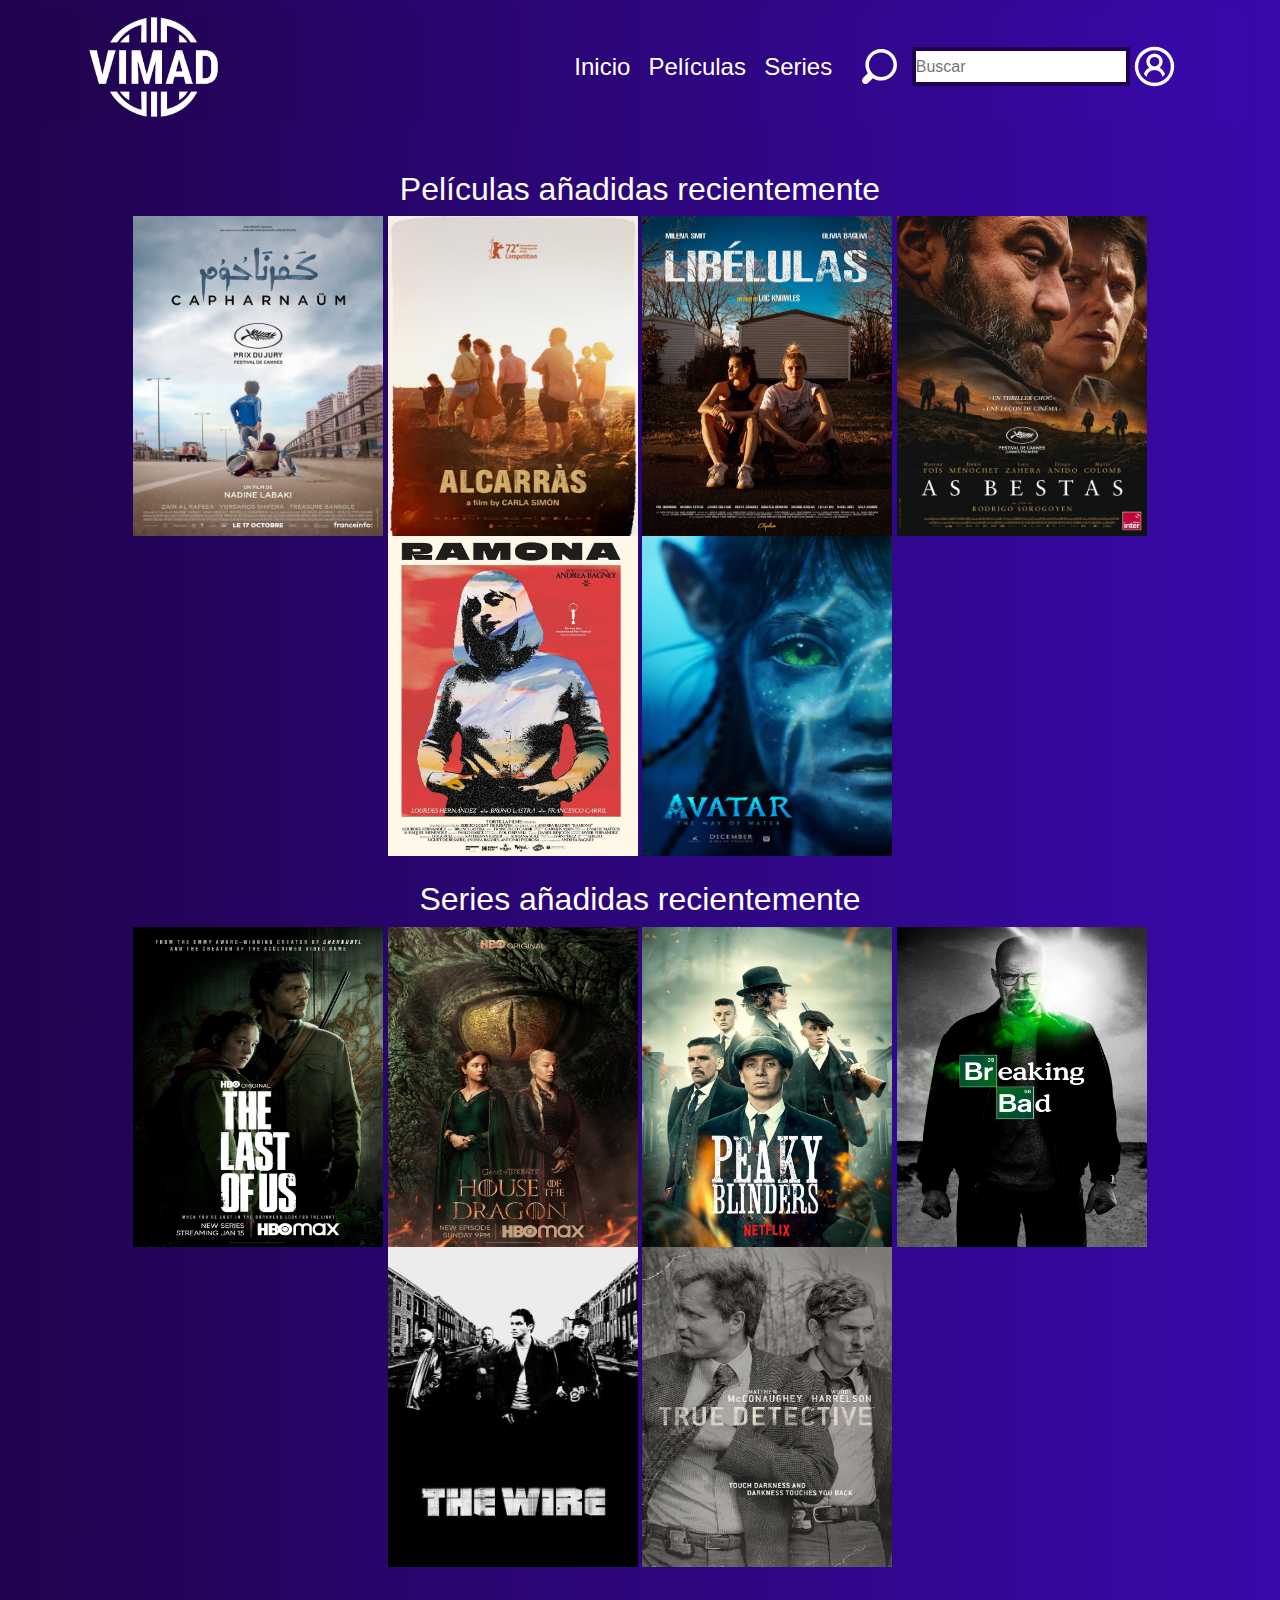
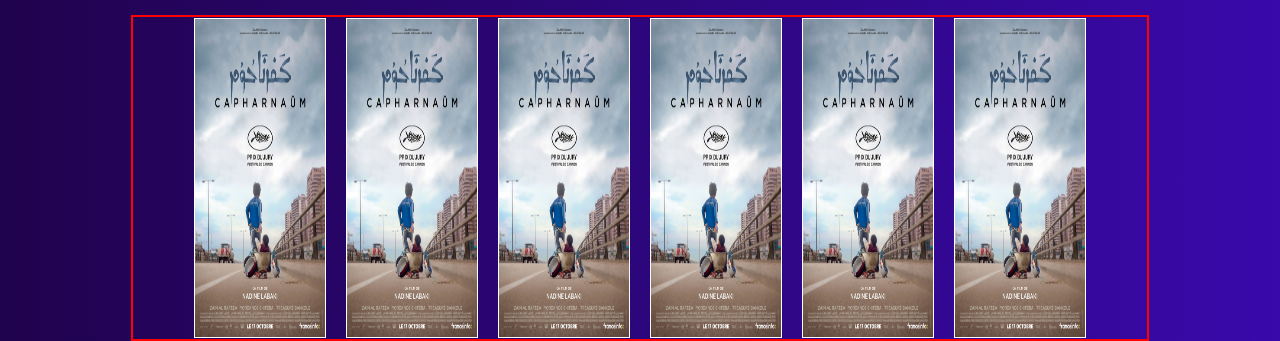
==== index.html @ a48db16d "fichaSerie" ====
<!DOCTYPE html>
<html lang="es">

<head>
    <meta charset="UTF-8">
    <meta http-equiv="X-UA-Compatible" content="IE=edge">
    <meta name="viewport" content="width=device-width, initial-scale=1.0">
    <link rel="stylesheet" href="css/bootstrap.min.css">
    <link rel="stylesheet" href="css/proyecto.css">


    <title>Document</title>
</head>

<body>
    <!--MENÚ/NAVEGADOR-->
    <div class="container-fluid   text-white">
        <div class="row" id="nav">

            <div class="col">
                <img src="png/logo-no-background.png" alt="" height="100px">
            </div>

            <div class="col" id="listas">
                <a href="index.html" class="nav1">Inicio</a>
                <a href="" class="nav1">Películas</a>
                <a href="" class="nav1">Series</a>
            </div>

            <div class="col " id="buscador">
                <img src="img/lupa.svg" alt="" height="35px">
                <input type="text" name="" id="search" placeholder="Buscar">
                <ul class="nav">
                    <li id="userlist"> <img src="img/user.svg" alt="" height="45px" id="user">
                        <ul class="desplegable">
                            <li><a href=""><img src="img/user2.svg" alt="" height="20px" class="pic">Perfil</a></li>
                            <li><a href=""><img src="img/seguridad.svg" alt="" height="20px" class="pic"
                                        id="user">Seguridad</a></li>
                            <li><a href=""><img src="img/settings.svg" alt="" height="20px" class="pic">Ajustes</a></li>
                            <li><a href=""><img src="img/sesion.svg" alt="" height="20px" class="pic">Cerrar sesión</a>
                            </li>
                        </ul>
                    </li>
                </ul>
            </div>
        </div>
    </div>
    <br><br>
    <!--Navegador peliculas-->
    <div class="seccion">
        <h2 class="titulos"> Películas añadidas recientemente</h2>
        <div>
          <a href="ficha1.html">  <img src="img/cafarnaum.jpg" alt="" class="seleccion"></a>
            <img src="img/alcarras.jpg" alt="" class="seleccion">
            <img src="img/libelulas.jpg" alt="" class="seleccion">
            <img src="img/bestas.jpg" alt="" class="seleccion">
            <img src="img/ramona.jpg" alt="" class="seleccion">
            <img src="img/avatar.jpg" alt="" class="seleccion">
        </div>
        <div></div>
        <div></div>
        <br>

    </div>
    <div class="seccion">
        <h2 class="titulos"> Series añadidas recientemente</h2>
        <div>
            <img src="img/last.jpg" alt="" class="seleccion">
            <img src="img/dragon.jpg" alt="" class="seleccion">
            <img src="img/blinders.jpg" alt="" class="seleccion">
            <img src="img/breaking.jpg" alt="" class="seleccion">
            <img src="img/wire.jpg" alt="" class="seleccion">
            <img src="img/detective.jpg" alt="" class="seleccion">
        </div>
        <div></div>
        <div></div>

    </div>
    <br><br>
    <div class="carro">
        <div class="main-scroll-div">
            <div></div>
            <div class="cover">
                <div class="scroll-images">
                    <div class="child"><img src="img/cafarnaum.jpg" alt="" class="child-img"></div>
                    <div class="child"><img src="img/cafarnaum.jpg" alt="" class="child-img"></div>
                    <div class="child"><img src="img/cafarnaum.jpg" alt="" class="child-img"></div>
                    <div class="child"><img src="img/cafarnaum.jpg" alt="" class="child-img"></div>
                    <div class="child"><img src="img/cafarnaum.jpg" alt="" class="child-img"></div>
                    <div class="child"><img src="img/cafarnaum.jpg" alt="" class="child-img"></div>
                    
                </div>
            </div>
            <div></div>
        </div>
    </div>

</body>

</html>
---- css/proyecto.css ----
*{
    margin: 0;
    padding: 0;
}
body {
    background: linear-gradient(to right, #20034e   ,#3909aa );
    margin-left: 3%;
    margin-right: 3%;
}

#nav {
    margin-top: 1%;
    display: flex;
    margin-left: 5px;
    
    /*justify-items: center;*/
}

div.container-fluid div{
    height: 110px;
    display: flex;
    align-items: center;

}
.container-fluid{
    display: block;
    position: sticky;
    background: linear-gradient(to right, #20034e   ,#3909aa );
    position: sticky;
    top: 0px;
}



.col{
    position: relative;
    width: 80%;
    padding-right: 15px;
    padding-left: 15px;
}
#listas{
    justify-content: right;
}

.nav1 {
   font-size: 150%;
    padding-left: 5%;
    color: white;
    text-decoration: none;
}
.nav1:hover{
    color: white;
    text-decoration: none;
}
#buscador{
    /*justify-content: right;*/
}
/*.col {
    border: 1px solid white;
}*/

#search{
    width: 60%;
    height: 35%;
    border: 4px solid #20034e;
    margin-left: 4%;
   
}
#user{
    display: flex;
    justify-content: end;
   
}
#cajalogo{
   
   /* align-content: center;
    justify-content: center;*/
}


ul, ol {
    list-style:none;
}
.nav > li {
    float:none;
}
#userlist{
    margin: 0;
    padding: 0;
    justify-content: center;
    padding-left: 3%;
}
.nav li a {
    
    color:#fff;
    text-decoration:none;
    padding:10px 12px;
    display:flex;
    justify-content: baseline;
    padding-left: 1%;
}
.desplegable{
    text-align: center;
}
.nav li a:hover {
    background-color:#434343;
    font-weight: bold;
}
.nav li ul {
    display:none;
    position:absolute;
    min-width:150px;
}
.nav li:hover > ul {
    display:block;
}
.nav li ul li {
    position:relative;
    display: block;
}

 .nav li ul li ul {
    
    top:0px;
}
.pic{
    padding-right: 12%;
   
}



/*Estilo slide de películas*/
h1{
    color: #20034e;
}
.carousel-inner img {
    align-items: center;
    justify-content: center;
    width: 20%;
    height: 20%;
  }
.pel{
    background-color: white;
    width: 100%;
    height: 100%;
}
#demo{
    height:300px;
}

/*Estilo para el no-slide de peliculas*/
.seccion{
    text-align: center;
    margin: auto;
}
.seleccion{
    height: 320px;
    width: 250px;
    display: inline-block;
}
.seleccion:hover{
    height: 350px;
    width: 279px;
    z-index: 20;
}
.titulos{
    color: #fff;
}
/*Otro estilo para slide*/
.carro{
    display: flex;
    align-items: center;
    justify-content: center;
    height: 100%;
    width: 100%;
    padding-left: 3%;
    padding-right: 3%;

}
.main-scroll-div{
    width: 90%;
    height: 100%;
    display: flex;
    align-items: center;
    justify-content: space-between;
    border: 2px solid red;
}
.cover{
    position:relative;
    width: 90%;
    height: 50%;
}
.cover::before{
    position: absolute;
    content: "";
    left:0;
    top:0;
    z-index: 10;
    height: 100%;
    width: 150px;
}
.cover::after{
    position: absolute;
    content: "";
    right:0;
    top:0;
    z-index: 10;
    height: 100%;
    width: 150px;
}
.scroll-images{
    width: 100%;
    height: auto;
    display: flex;
    justify-content: left;
    align-items: center;
    overflow: auto;
    position: relative;
    scroll-behavior: smooth;
}
.child{
    height: 320px;
    width: 250px;
    margin: 1px 10px;
    cursor: pointer;
    overflow: hidden;
    border: 1px solid white;
}
.scroll-images::-webkit-scrollbar{
-webkit-appearemce:none;
}
.child-img{
    width: 100%;
    height: 100%;
}
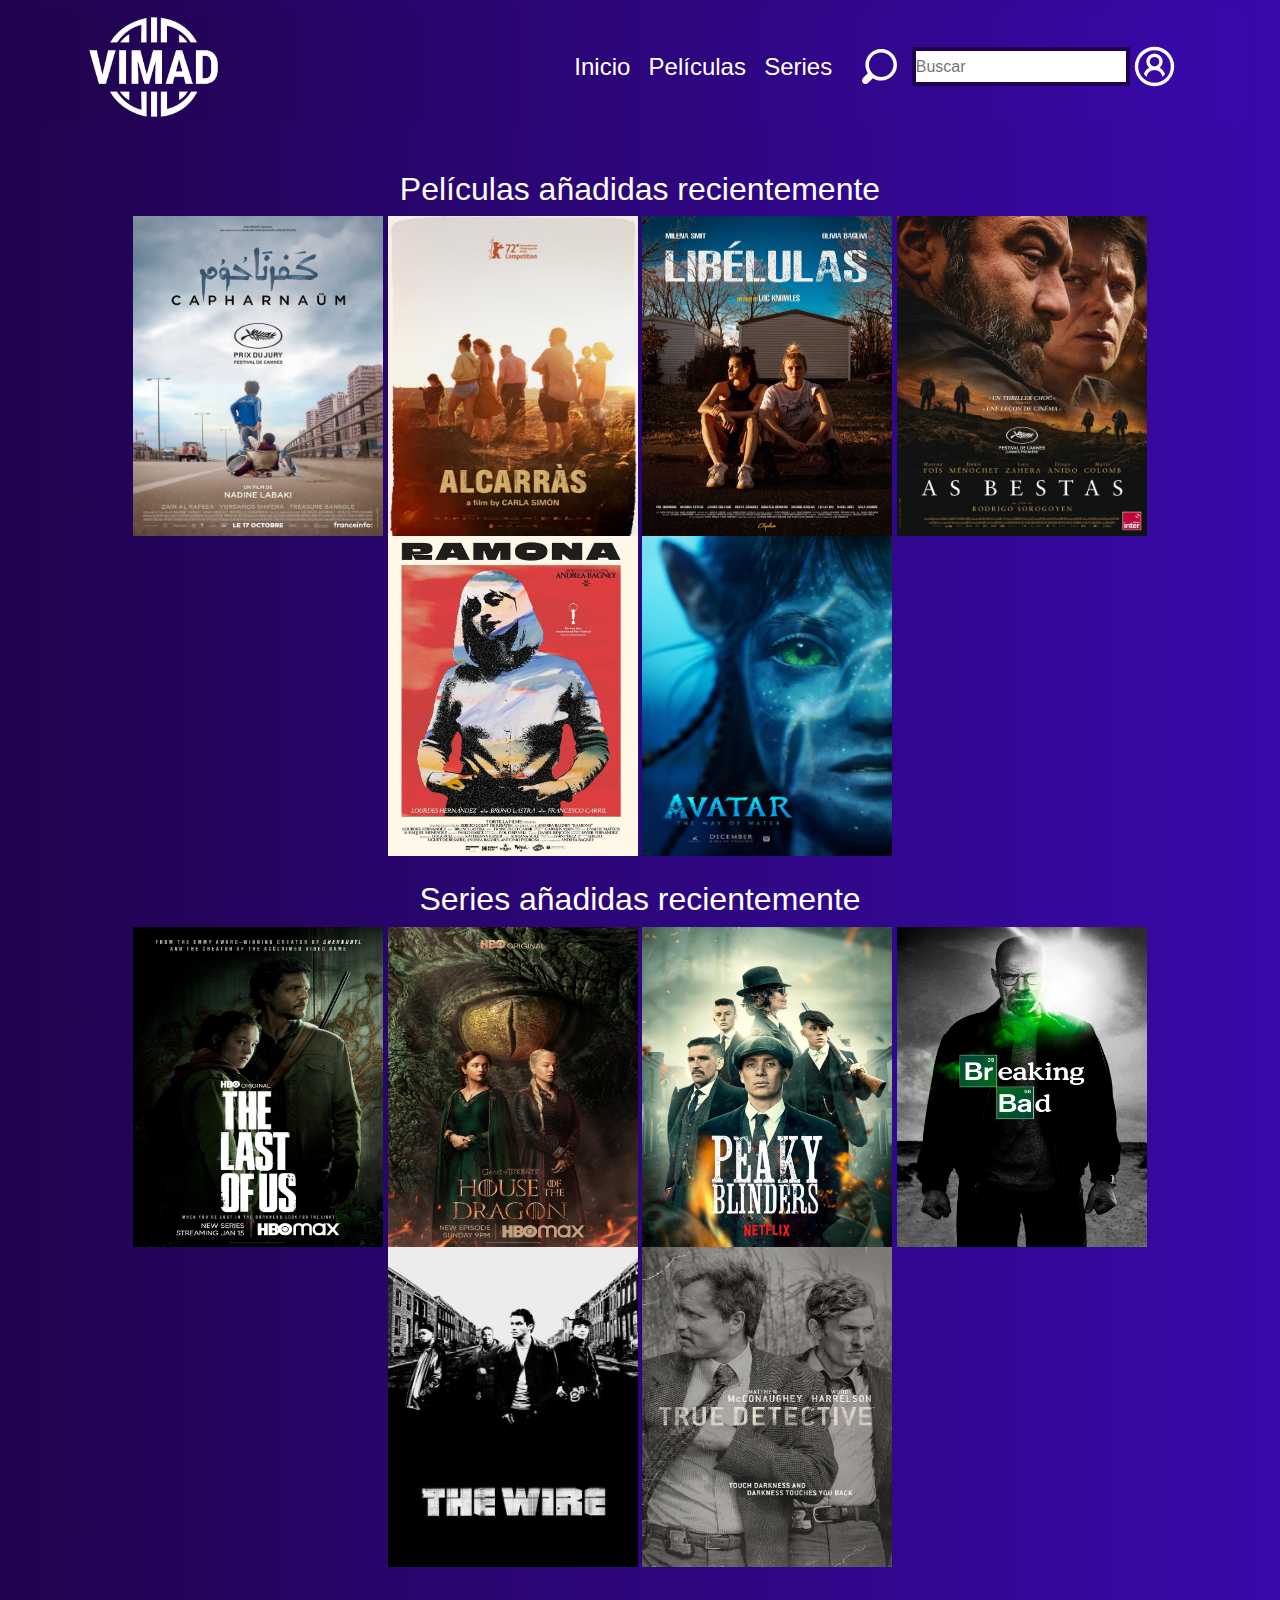
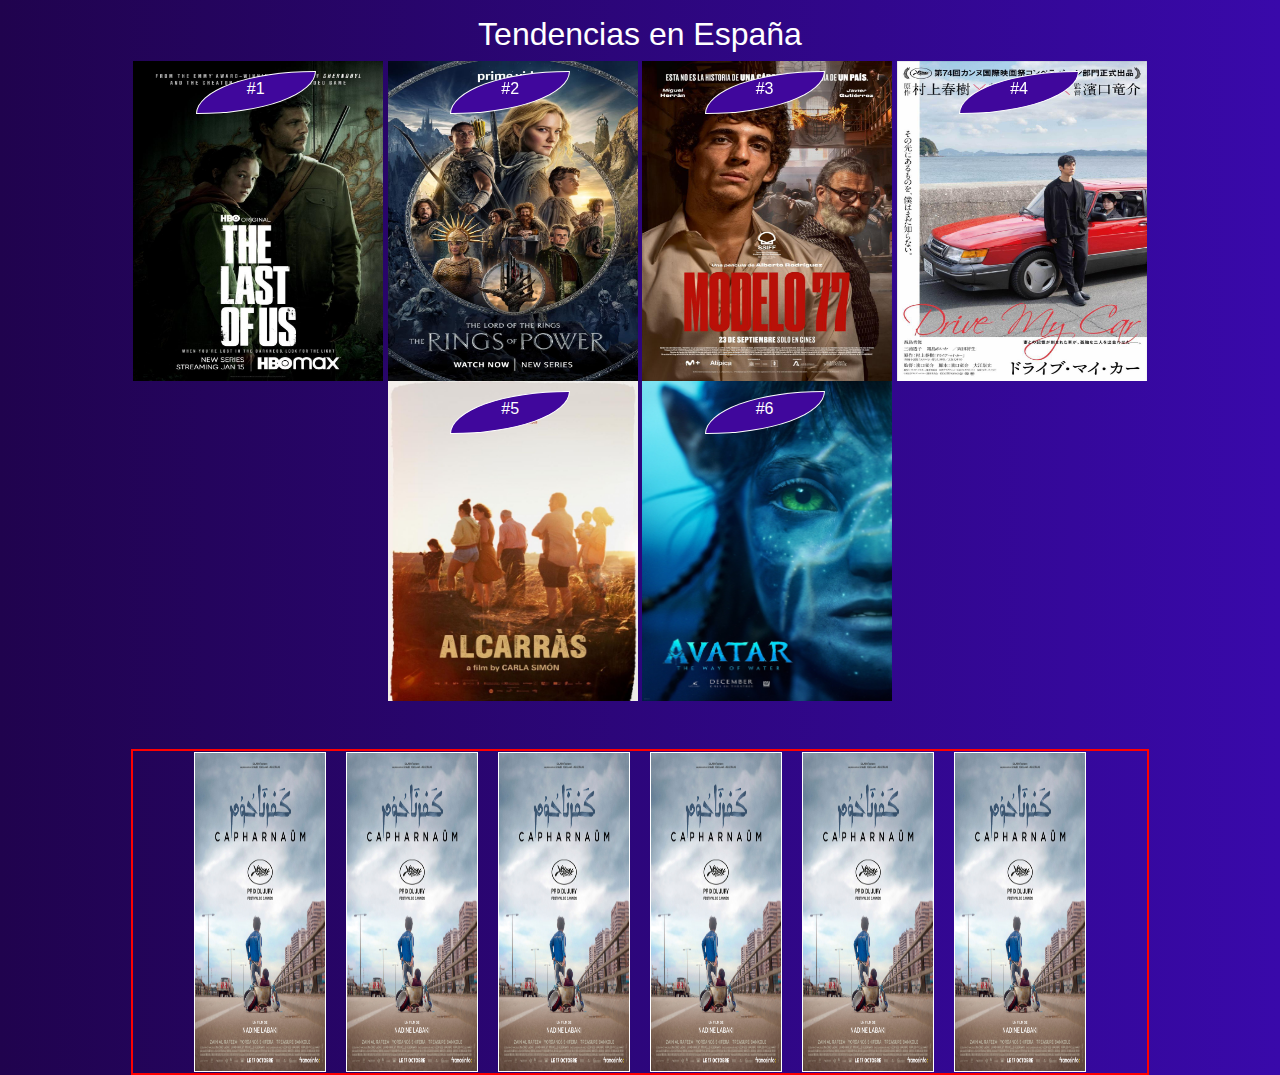
==== commit 9e0d5735: "mirarSlideTendencias" ====
--- a/index.html
+++ b/index.html
@@ -1,100 +1,186 @@
 <!DOCTYPE html>
 <html lang="es">
+  <head>
+    <meta charset="UTF-8" />
+    <meta http-equiv="X-UA-Compatible" content="IE=edge" />
+    <meta name="viewport" content="width=device-width, initial-scale=1.0" />
+    <link rel="stylesheet" href="css/bootstrap.min.css" />
+    <link rel="stylesheet" href="css/proyecto.css" />
 
-<head>
-    <meta charset="UTF-8">
-    <meta http-equiv="X-UA-Compatible" content="IE=edge">
-    <meta name="viewport" content="width=device-width, initial-scale=1.0">
-    <link rel="stylesheet" href="css/bootstrap.min.css">
-    <link rel="stylesheet" href="css/proyecto.css">
+    <title>Document</title>
+  </head>
+
+  <body>
+    <!--MENÚ/NAVEGADOR-->
+    <div class="container-fluid text-white">
+      <div class="row" id="nav">
+        <div class="col">
+          <img src="png/logo-no-background.png" alt="" height="100px" />
+        </div>
+
+        <div class="col" id="listas">
+          <a href="index.html" class="nav1">Inicio</a>
+          <a href="" class="nav1">Películas</a>
+          <a href="" class="nav1">Series</a>
+        </div>
+
+        <div class="col" id="buscador">
+          <img src="img/lupa.svg" alt="" height="35px" />
+          <input type="text" name="" id="search" placeholder="Buscar" />
+          <ul class="nav">
+            <li id="userlist">
+              <img src="img/user.svg" alt="" height="45px" id="user" />
+              <ul class="desplegable">
+                <li>
+                  <a href="perfil.html"
+                    ><img
+                      src="img/user2.svg"
+                      alt=""
+                      height="20px"
+                      class="pic"
+                    />Perfil</a
+                  >
+                </li>
+                <li>
+                  <a href=""
+                    ><img
+                      src="img/seguridad.svg"
+                      alt=""
+                      height="20px"
+                      class="pic"
+                      id="user"
+                    />Seguridad</a
+                  >
+                </li>
+                <li>
+                  <a href=""
+                    ><img
+                      src="img/settings.svg"
+                      alt=""
+                      height="20px"
+                      class="pic"
+                    />Ajustes</a
+                  >
+                </li>
+                <li>
+                  <a href="inicio.html"
+                    ><img
+                      src="img/sesion.svg"
+                      alt=""
+                      height="20px"
+                      class="pic"
+                    />Cerrar sesión</a
+                  >
+                </li>
+              </ul>
+            </li>
+          </ul>
+        </div>
+      </div>
+    </div>
+    <br /><br />
+    <!--Navegador peliculas-->
+    <div class="seccion">
+      <h2 class="titulos">Películas añadidas recientemente</h2>
+      <div>
+        <a href="ficha1.html">
+          <img src="img/cafarnaum.jpg" alt="" class="seleccion"
+        /></a>
+        <img src="img/alcarras.jpg" alt="" class="seleccion" />
+        <img src="img/libelulas.jpg" alt="" class="seleccion" />
+        <img src="img/bestas.jpg" alt="" class="seleccion" />
+        <img src="img/ramona.jpg" alt="" class="seleccion" />
+        <img src="img/avatar.jpg" alt="" class="seleccion" />
+      </div>
+      <div></div>
+      <div></div>
+      <br />
+    </div>
+    <div class="seccion">
+      <h2 class="titulos">Series añadidas recientemente</h2>
+      <div>
+        <img src="img/last.jpg" alt="" class="seleccion" />
+        <img src="img/dragon.jpg" alt="" class="seleccion" />
+        <img src="img/blinders.jpg" alt="" class="seleccion" />
+        <img src="img/breaking.jpg" alt="" class="seleccion" />
+        <img src="img/wire.jpg" alt="" class="seleccion" />
+        <img src="img/detective.jpg" alt="" class="seleccion" />
+      </div>
+      <div></div>
+      <div></div>
+    </div>
+    <br /><br />
 
 
-    <title>Document</title>
-</head>
 
-<body>
-    <!--MENÚ/NAVEGADOR-->
-    <div class="container-fluid   text-white">
-        <div class="row" id="nav">
 
-            <div class="col">
-                <img src="png/logo-no-background.png" alt="" height="100px">
+    <div class="seccion">
+       
+      <h2 class="titulos">Tendencias en España</h2>
+      <div>
+       
+
+        <div class="marco">
+          <img src="img/last.jpg" alt="" class="seleccion" />
+          <p class="top">#1</p>
+        </div>
+
+        <div class="marco">
+          <img src="img/anillo.jpg" alt="" class="seleccion" />
+          <p class="top">#2</p>
+        </div>
+
+        <div class="marco">
+          <img src="img/modelo.jpg" alt="" class="seleccion" />
+          <p class="top">#3</p>
+        </div>
+
+        <div class="marco">
+          <img src="img/drive.jpg" alt="" class="seleccion" />
+          <p class="top">#4</p>
+        </div>
+
+        <div class="marco">
+          <img src="img/alcarras.jpg" alt="" class="seleccion" />
+          <p class="top">#5</p>
+        </div>
+        <div class="marco">
+          <img src="img/avatar.jpg" alt="" class="seleccion" />
+          <p class="top">#6</p>
+        </div>
+      </div>
+      <div></div>
+      <div></div>
+    </div>
+    <br /><br />
+
+    <div class="carro">
+      <div class="main-scroll-div">
+        <div></div>
+        <div class="cover">
+          <div class="scroll-images">
+            <div class="child">
+              <img src="img/cafarnaum.jpg" alt="" class="child-img" />
             </div>
-
-            <div class="col" id="listas">
-                <a href="index.html" class="nav1">Inicio</a>
-                <a href="" class="nav1">Películas</a>
-                <a href="" class="nav1">Series</a>
+            <div class="child">
+              <img src="img/cafarnaum.jpg" alt="" class="child-img" />
             </div>
-
-            <div class="col " id="buscador">
-                <img src="img/lupa.svg" alt="" height="35px">
-                <input type="text" name="" id="search" placeholder="Buscar">
-                <ul class="nav">
-                    <li id="userlist"> <img src="img/user.svg" alt="" height="45px" id="user">
-                        <ul class="desplegable">
-                            <li><a href=""><img src="img/user2.svg" alt="" height="20px" class="pic">Perfil</a></li>
-                            <li><a href=""><img src="img/seguridad.svg" alt="" height="20px" class="pic"
-                                        id="user">Seguridad</a></li>
-                            <li><a href=""><img src="img/settings.svg" alt="" height="20px" class="pic">Ajustes</a></li>
-                            <li><a href=""><img src="img/sesion.svg" alt="" height="20px" class="pic">Cerrar sesión</a>
-                            </li>
-                        </ul>
-                    </li>
-                </ul>
+            <div class="child">
+              <img src="img/cafarnaum.jpg" alt="" class="child-img" />
             </div>
-        </div>
-    </div>
-    <br><br>
-    <!--Navegador peliculas-->
-    <div class="seccion">
-        <h2 class="titulos"> Películas añadidas recientemente</h2>
-        <div>
-          <a href="ficha1.html">  <img src="img/cafarnaum.jpg" alt="" class="seleccion"></a>
-            <img src="img/alcarras.jpg" alt="" class="seleccion">
-            <img src="img/libelulas.jpg" alt="" class="seleccion">
-            <img src="img/bestas.jpg" alt="" class="seleccion">
-            <img src="img/ramona.jpg" alt="" class="seleccion">
-            <img src="img/avatar.jpg" alt="" class="seleccion">
+            <div class="child">
+              <img src="img/cafarnaum.jpg" alt="" class="child-img" />
+            </div>
+            <div class="child">
+              <img src="img/cafarnaum.jpg" alt="" class="child-img" />
+            </div>
+            <div class="child">
+              <img src="img/cafarnaum.jpg" alt="" class="child-img" />
+            </div>
+          </div>
         </div>
         <div></div>
-        <div></div>
-        <br>
-
+      </div>
     </div>
-    <div class="seccion">
-        <h2 class="titulos"> Series añadidas recientemente</h2>
-        <div>
-            <img src="img/last.jpg" alt="" class="seleccion">
-            <img src="img/dragon.jpg" alt="" class="seleccion">
-            <img src="img/blinders.jpg" alt="" class="seleccion">
-            <img src="img/breaking.jpg" alt="" class="seleccion">
-            <img src="img/wire.jpg" alt="" class="seleccion">
-            <img src="img/detective.jpg" alt="" class="seleccion">
-        </div>
-        <div></div>
-        <div></div>
-
-    </div>
-    <br><br>
-    <div class="carro">
-        <div class="main-scroll-div">
-            <div></div>
-            <div class="cover">
-                <div class="scroll-images">
-                    <div class="child"><img src="img/cafarnaum.jpg" alt="" class="child-img"></div>
-                    <div class="child"><img src="img/cafarnaum.jpg" alt="" class="child-img"></div>
-                    <div class="child"><img src="img/cafarnaum.jpg" alt="" class="child-img"></div>
-                    <div class="child"><img src="img/cafarnaum.jpg" alt="" class="child-img"></div>
-                    <div class="child"><img src="img/cafarnaum.jpg" alt="" class="child-img"></div>
-                    <div class="child"><img src="img/cafarnaum.jpg" alt="" class="child-img"></div>
-                    
-                </div>
-            </div>
-            <div></div>
-        </div>
-    </div>
-
-</body>
-
-</html>+  </body>
+</html>
--- a/css/proyecto.css
+++ b/css/proyecto.css
@@ -1,6 +1,7 @@
 *{
     margin: 0;
     padding: 0;
+    outline: none;
 }
 body {
     background: linear-gradient(to right, #20034e   ,#3909aa );
@@ -158,12 +159,17 @@
     height: 320px;
     width: 250px;
     display: inline-block;
+    transition: all 0.5s;
 }
 .seleccion:hover{
     height: 350px;
     width: 279px;
-    z-index: 20;
-}
+    z-index: 200;
+    transition: all 0.5s;
+   
+    
+}
+
 .titulos{
     color: #fff;
 }
@@ -233,4 +239,26 @@
 .child-img{
     width: 100%;
     height: 100%;
-}+}
+
+.marco{
+    position: relative;
+    display: inline-block;
+    z-index: 0;
+}
+
+    .top {
+        background-color: #40079c;;
+        color: white;
+        z-index: 100;
+        position: absolute;
+        top: 10px;
+        left:25%;
+        padding-left: 20%;
+        padding-right: 20%;
+        padding-top: 2%;
+        padding-bottom: 5%;
+        border:1px solid white;
+        border-top-left-radius: 100%;
+        border-bottom-right-radius: 100%;
+      }
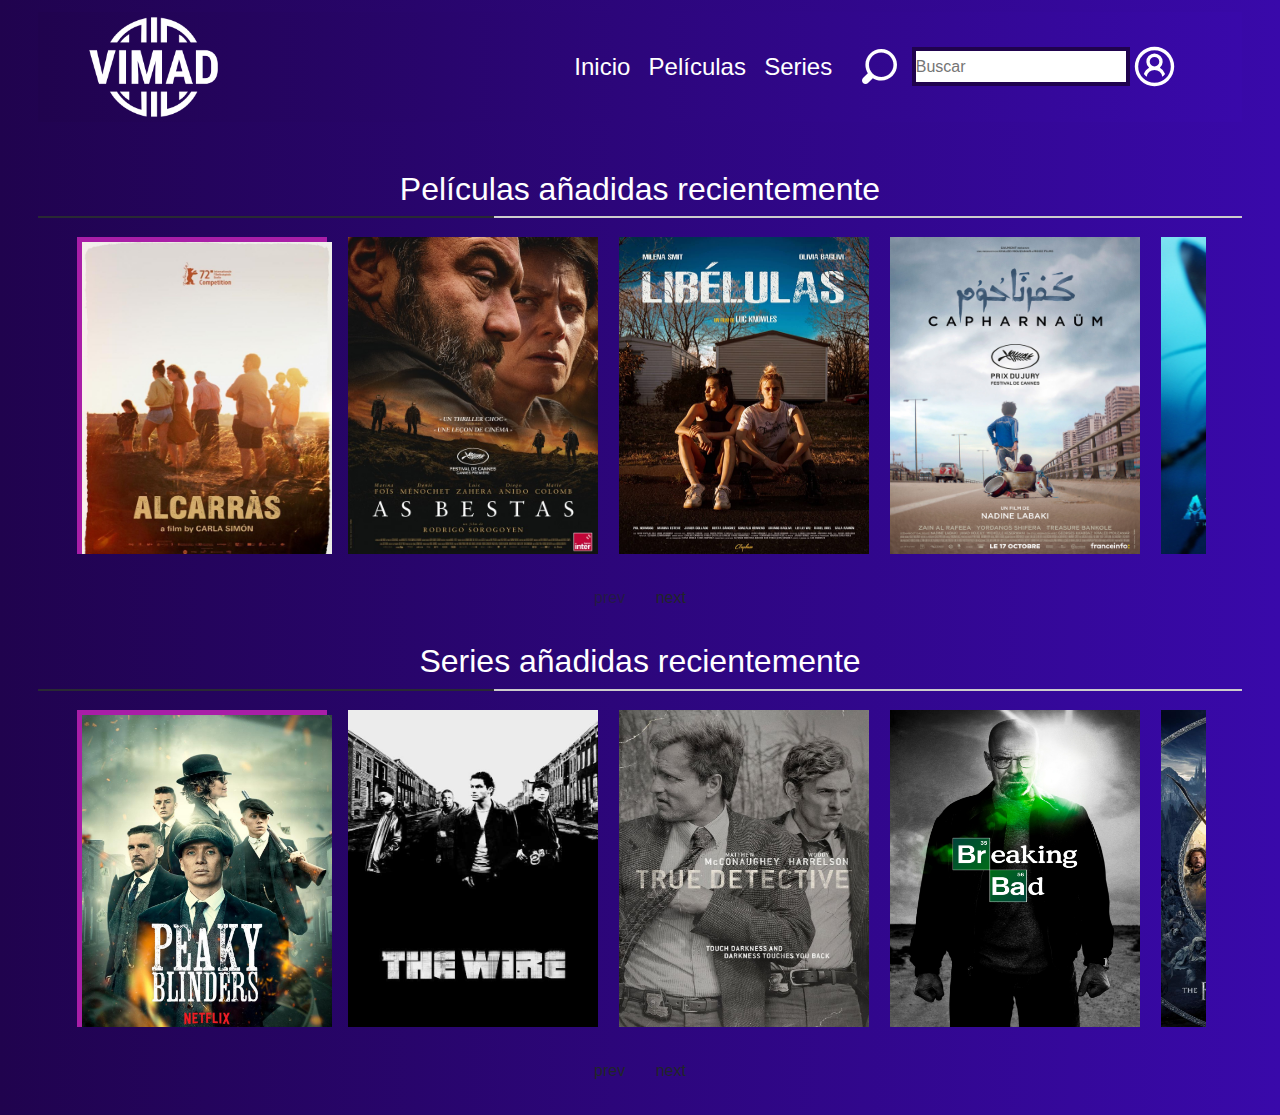
==== commit c17680c5: "carruselDefinitivo" ====
--- a/index.html
+++ b/index.html
@@ -6,6 +6,7 @@
     <meta name="viewport" content="width=device-width, initial-scale=1.0" />
     <link rel="stylesheet" href="css/bootstrap.min.css" />
     <link rel="stylesheet" href="css/proyecto.css" />
+    <link rel="stylesheet" href="css/slyder.css">
 
     <title>Document</title>
   </head>
@@ -79,10 +80,15 @@
       </div>
     </div>
     <br /><br />
-    <!--Navegador peliculas-->
+
+
+<!--
+
+
+  
     <div class="seccion">
       <h2 class="titulos">Películas añadidas recientemente</h2>
-      <div>
+      <div class="flex">
         <a href="ficha1.html">
           <img src="img/cafarnaum.jpg" alt="" class="seleccion"
         /></a>
@@ -154,33 +160,102 @@
     </div>
     <br /><br />
 
-    <div class="carro">
-      <div class="main-scroll-div">
-        <div></div>
-        <div class="cover">
-          <div class="scroll-images">
-            <div class="child">
-              <img src="img/cafarnaum.jpg" alt="" class="child-img" />
-            </div>
-            <div class="child">
-              <img src="img/cafarnaum.jpg" alt="" class="child-img" />
-            </div>
-            <div class="child">
-              <img src="img/cafarnaum.jpg" alt="" class="child-img" />
-            </div>
-            <div class="child">
-              <img src="img/cafarnaum.jpg" alt="" class="child-img" />
-            </div>
-            <div class="child">
-              <img src="img/cafarnaum.jpg" alt="" class="child-img" />
-            </div>
-            <div class="child">
-              <img src="img/cafarnaum.jpg" alt="" class="child-img" />
-            </div>
+  -->
+
+
+
+    <div class="seccion">
+      <h2 class="titulos">Películas añadidas recientemente</h2>
+    </div>
+    <div class="wrap">
+      <div class="scrollbar">
+          <div class="handle">
+              <div class="mousearea"></div>
           </div>
-        </div>
-        <div></div>
-      </div>
-    </div>
+      </div>
+      
+      <div class="frame centered" data-slide="1" >
+        
+          <ul class="clearfix">
+              <li class="agrandar"> <img src="img/alcarras.jpg" alt="" class="seleccion" /></li><li><img src="img/bestas.jpg" alt="" class="seleccion" /></li><li> <img src="img/libelulas.jpg" alt="" class="seleccion" /></li>
+              <li> <img src="img/cafarnaum.jpg" alt="" class="seleccion" /></li>
+              <li> <img src="img/avatar.jpg" alt="" class="seleccion" />/li>
+              <li> <img src="img/drive.jpg" alt="" class="seleccion" /></li>
+              <li> <img src="img/ramona.jpg" alt="" class="seleccion" /></li>
+              <li> <img src="img/monstruos.jpg" alt="" class="seleccion" /></li>
+              <li> <img src="img/modelo.jpg" alt="" class="seleccion" /></li>
+              <li><img src="img/lucha.jpg" alt="" class="seleccion" /></li>
+              <li>10</li>
+          </ul>
+      </div>
+
+      <div class="controls center">
+          <button class="btn prev" data-slide="1"><i class="icon-chevron-left"></i> prev</button>
+          <button class="btn next" data-slide="1">next <i class="icon-chevron-right"></i></button>
+      </div>
+
+
+
+
+
+
+    <div class="seccion">
+      <h2 class="titulos">Series añadidas recientemente</h2>
+    </div>
+    <div class="wrap">
+      <div class="scrollbar">
+          <div class="handle">
+              <div class="mousearea"></div>
+          </div>
+      </div>
+      
+      <div class="frame centered" >
+        
+          <ul class="clearfix">
+              <li> <img src="img/blinders.jpg" alt="" class="seleccion" /></li><li><img src="img/wire.jpg" alt="" class="seleccion" /></li><li> <img src="img/detective.jpg" alt="" class="seleccion" /></li>
+              <li> <img src="img/breaking.jpg" alt="" class="seleccion" /></li>
+              <li> <img src="img/anillo.jpg" alt="" class="seleccion" />/li>
+              <li> <img src="img/last.jpg" alt="" class="seleccion" /></li>
+              <li> <img src="img/ramona.jpg" alt="" class="seleccion" /></li>
+              <li> <img src="img/monstruos.jpg" alt="" class="seleccion" /></li>
+              <li> <img src="img/modelo.jpg" alt="" class="seleccion" /></li>
+              <li><img src="img/lucha.jpg" alt="" class="seleccion" /></li>
+              <li>10</li>
+          </ul>
+      </div>
+
+      <div class="controls center">
+          <button class="btn prev"><i class="icon-chevron-left"></i> prev</button>
+          <button class="btn next">next <i class="icon-chevron-right"></i></button>
+      </div>
+
+
+
+
+
+      
+  </div>
+
+
+  
+
+
+
+
+
+
+
+
+
+  <!-- Scripts -->
+  <script src="js/jquery.min.js"></script>
+  <script src="js/fontAwesome.js"></script>
+  <script src="js/slyder/next.js"></script>
+  <script src="js/slyder/sly.js"></script>
+  <script src="js/slyder/horisontal.js"></script>
+
+
+
+
   </body>
 </html>
--- a/css/proyecto.css
+++ b/css/proyecto.css
@@ -2,6 +2,7 @@
     margin: 0;
     padding: 0;
     outline: none;
+    
 }
 body {
     background: linear-gradient(to right, #20034e   ,#3909aa );
@@ -29,6 +30,7 @@
     background: linear-gradient(to right, #20034e   ,#3909aa );
     position: sticky;
     top: 0px;
+    z-index: 70;
 }
 
 
@@ -154,17 +156,22 @@
 .seccion{
     text-align: center;
     margin: auto;
-}
+    
+}
+
+
+
 .seleccion{
-    height: 320px;
+   height: 320px;
     width: 250px;
+    
     display: inline-block;
     transition: all 0.5s;
 }
 .seleccion:hover{
-    height: 350px;
-    width: 279px;
-    z-index: 200;
+    height: 325px;
+    width: 255px;
+   /* z-index: 200;*/
     transition: all 0.5s;
    
     
@@ -173,6 +180,8 @@
 .titulos{
     color: #fff;
 }
+
+
 /*Otro estilo para slide*/
 .carro{
     display: flex;
--- a/css/slyder.css
+++ b/css/slyder.css
@@ -0,0 +1,141 @@
+/* Slyder*/
+.frame {
+   /* height: 250px;*/
+   height: 320px;
+ 
+    line-height: 250px;
+    overflow: hidden;
+    margin-right: 3%;
+    margin-left: 3%;
+}
+
+
+.frame ul {
+    list-style: none;
+    margin: 0;
+    padding: 0;
+   /* height: 100%;*/
+   height: 320px;
+   width: 250px;
+    font-size: 50px;
+}
+
+.frame ul li {
+    float: left;
+    height: 320px;
+    width: 250px;
+    margin: 3px 18px 3px 3px;
+    padding: 0;
+    background: #333;
+    color: #ddd;
+    text-align: center;
+    cursor: pointer;
+}
+
+
+.frame ul li.active {
+    color: #fff;
+    background: #a03232;
+    border: 5px solid rgb(169, 30, 167);
+
+}
+
+/* Scrollbar */
+.scrollbar {
+    margin: 0 0 1em 0;
+    height: 2px;
+    background: #ccc;
+    line-height: 0;
+}
+
+.scrollbar .handle {
+    width: 100px;
+    height: 100%;
+    background: #292a33;
+    cursor: pointer;
+}
+
+.scrollbar .handle .mousearea {
+    position: absolute;
+    top: -9px;
+    left: 0;
+    width: 100%;
+    height: 20px;
+}
+
+/* Controls */
+.controls {
+    margin: 25px 0;
+    text-align: center;
+}
+
+/* Navigation */
+.mainnav {
+    position: absolute;
+    top: 0;
+    padding-top: 50px;
+    width: 252px;
+}
+
+.mainnav.fixed {
+    position: fixed;
+    padding-top: 30px;
+}
+
+.mainnav.fixed.bottom {
+    position: absolute;
+    top: auto;
+    bottom: 0;
+}
+
+.mainnav ul {
+    list-style: none;
+    margin: 0;
+    padding: 0;
+}
+
+.mainnav ul li {
+    margin: 0 0 1px 0;
+    padding: 0;
+}
+
+.mainnav ul li a {
+    position: relative;
+    display: block;
+    margin: 0;
+    padding-left: 30px;
+    height: 60px;
+    line-height: 60px;
+    font-family: Novecento, sans-serif;
+    font-size: 18px;
+    text-decoration: none;
+}
+
+.mainnav ul li a:before {
+    content: '';
+    position: absolute;
+    top: 50%;
+    left: -30px;
+    margin-top: -30px;
+    width: 0;
+    height: 0;
+    overflow: hidden;
+    border: 30px solid transparent;
+    border-left: 0;
+}
+
+.csstransforms .mainnav ul li a:before {
+    border-width: 15px;
+    margin-top: -15px;
+    left: -15px;
+    -webkit-transform: scaleY(2);
+    -moz-transform: scaleY(2);
+    -ms-transform: scaleY(2);
+    -o-transform: scaleY(2);
+    transform: scaleY(2);
+}
+
+.lt-ie10.csstransforms .mainnav ul li a:before {
+    left: -14px;
+}
+
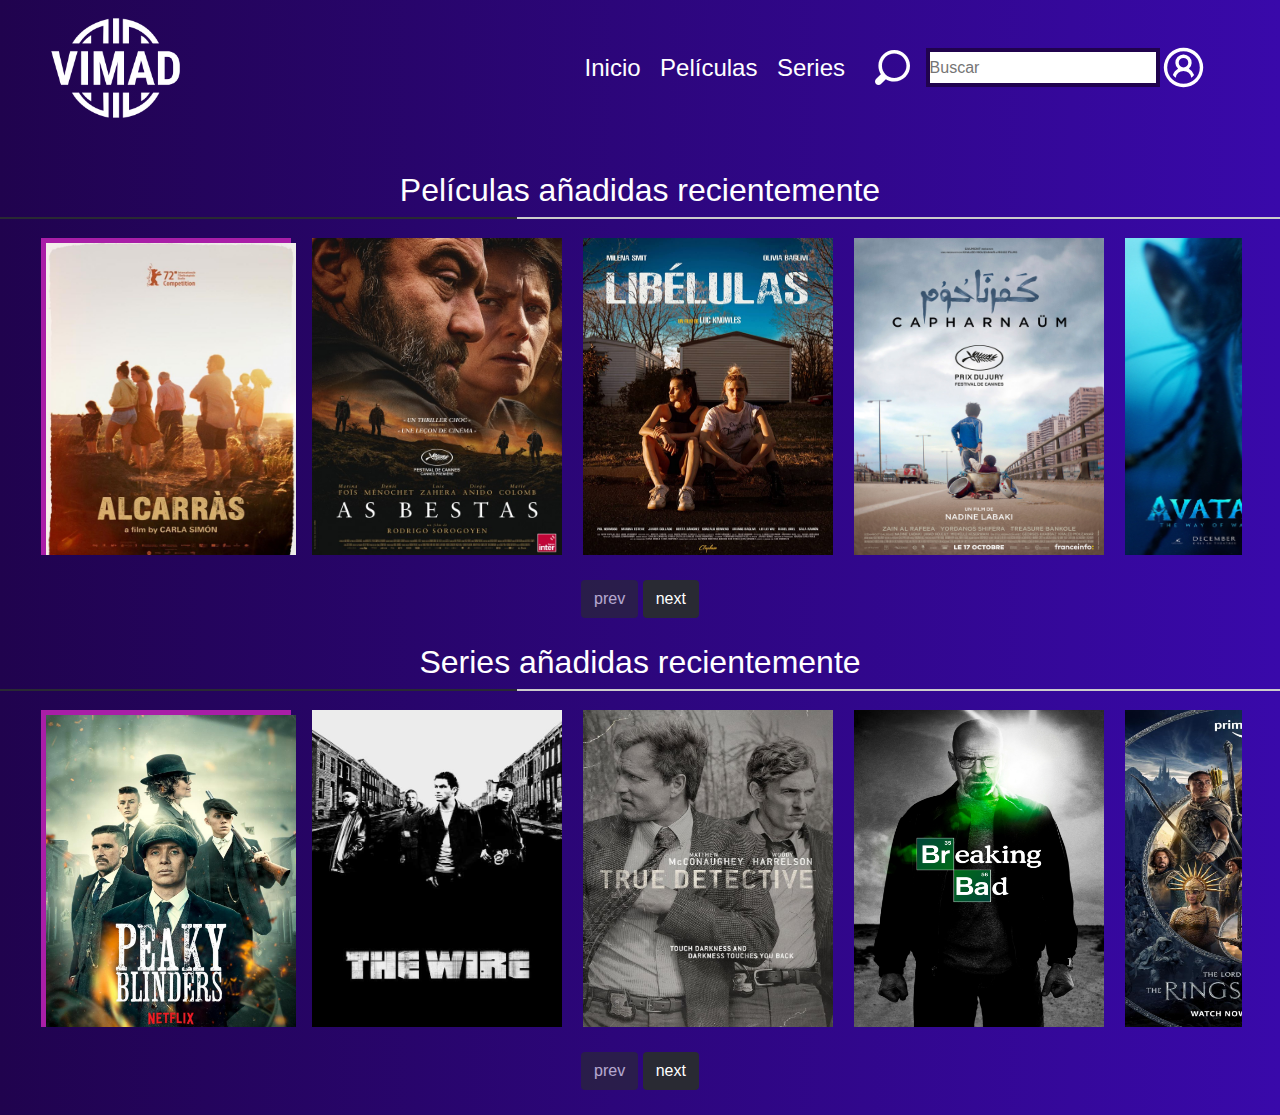
==== commit 37365c6b: "." ====
--- a/index.html
+++ b/index.html
@@ -177,15 +177,17 @@
       <div class="frame centered" data-slide="1" >
         
           <ul class="clearfix">
-              <li class="agrandar"> <img src="img/alcarras.jpg" alt="" class="seleccion" /></li><li><img src="img/bestas.jpg" alt="" class="seleccion" /></li><li> <img src="img/libelulas.jpg" alt="" class="seleccion" /></li>
+              <li class="agrandar"> <img src="img/alcarras.jpg" alt="" class="seleccion" /></li>
+              <li><img src="img/bestas.jpg" alt="" class="seleccion" /></li>
+              <li> <img src="img/libelulas.jpg" alt="" class="seleccion" /></li>
               <li> <img src="img/cafarnaum.jpg" alt="" class="seleccion" /></li>
-              <li> <img src="img/avatar.jpg" alt="" class="seleccion" />/li>
+              <li> <img src="img/avatar.jpg" alt="" class="seleccion" /></li>
               <li> <img src="img/drive.jpg" alt="" class="seleccion" /></li>
               <li> <img src="img/ramona.jpg" alt="" class="seleccion" /></li>
               <li> <img src="img/monstruos.jpg" alt="" class="seleccion" /></li>
               <li> <img src="img/modelo.jpg" alt="" class="seleccion" /></li>
               <li><img src="img/lucha.jpg" alt="" class="seleccion" /></li>
-              <li>10</li>
+              <li><img src="img/valle.jpg" alt="" class="seleccion" /></li>
           </ul>
       </div>
 
@@ -209,29 +211,25 @@
           </div>
       </div>
       
-      <div class="frame centered" >
+      <div class="frame centered" data-slide="2">
         
           <ul class="clearfix">
               <li> <img src="img/blinders.jpg" alt="" class="seleccion" /></li><li><img src="img/wire.jpg" alt="" class="seleccion" /></li><li> <img src="img/detective.jpg" alt="" class="seleccion" /></li>
               <li> <img src="img/breaking.jpg" alt="" class="seleccion" /></li>
-              <li> <img src="img/anillo.jpg" alt="" class="seleccion" />/li>
+              <li> <img src="img/anillo.jpg" alt="" class="seleccion" /></li>
               <li> <img src="img/last.jpg" alt="" class="seleccion" /></li>
-              <li> <img src="img/ramona.jpg" alt="" class="seleccion" /></li>
-              <li> <img src="img/monstruos.jpg" alt="" class="seleccion" /></li>
-              <li> <img src="img/modelo.jpg" alt="" class="seleccion" /></li>
-              <li><img src="img/lucha.jpg" alt="" class="seleccion" /></li>
-              <li>10</li>
+              <li> <img src="img/criada.jpg" alt="" class="seleccion" /></li>
+              <li> <img src="img/mandalorian.jpg" alt="" class="seleccion" /></li>
+              <li> <img src="img/titanes.jpg" alt="" class="seleccion" /></li>
+              <li><img src="img/serrano.jpg" alt="" class="seleccion" /></li>
+              <li><img src="img/lost.jpg" alt="" class="seleccion" /></li>
           </ul>
       </div>
 
       <div class="controls center">
-          <button class="btn prev"><i class="icon-chevron-left"></i> prev</button>
-          <button class="btn next">next <i class="icon-chevron-right"></i></button>
-      </div>
-
-
-
-
+          <button class="btn prev" data-slide="2"><i class="icon-chevron-left"></i> prev</button>
+          <button class="btn next" data-slide="2">next <i class="icon-chevron-right"></i></button>
+      </div>
 
       
   </div>
@@ -239,7 +237,7 @@
 
   
 
-
+<div class="container-fluid"></div>
 
 
 
--- a/css/proyecto.css
+++ b/css/proyecto.css
@@ -6,8 +6,7 @@
 }
 body {
     background: linear-gradient(to right, #20034e   ,#3909aa );
-    margin-left: 3%;
-    margin-right: 3%;
+  
 }
 
 #nav {
--- a/css/slyder.css
+++ b/css/slyder.css
@@ -139,3 +139,13 @@
     left: -14px;
 }
 
+.btn{
+
+    background-color: #292a33;
+    color: white;
+}
+
+.btn:hover{
+    background-color: white;
+    color: #292a33;
+}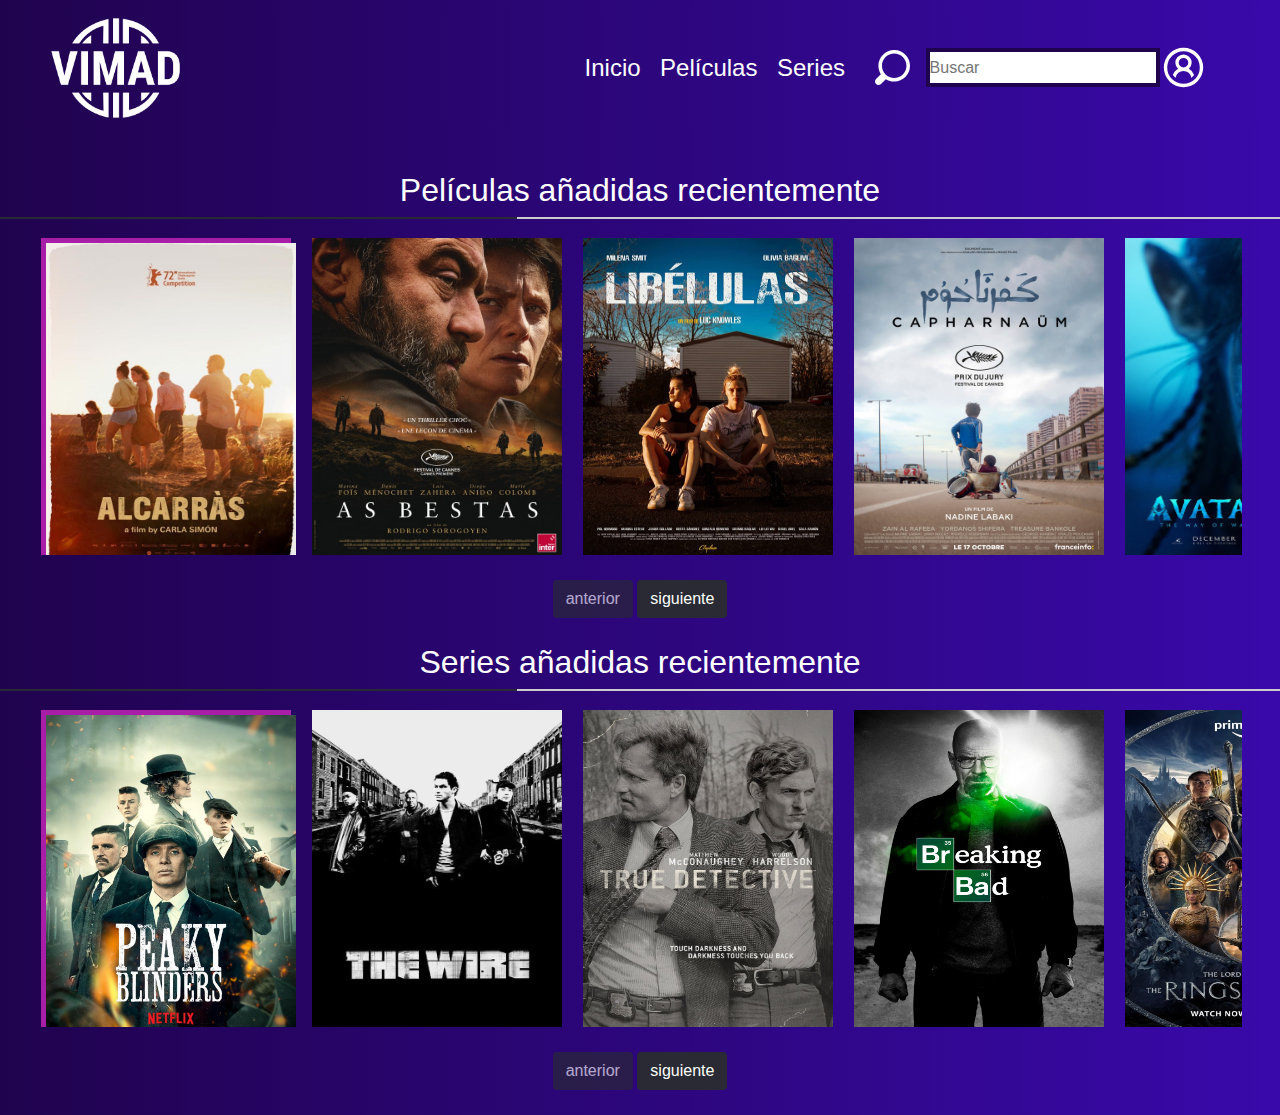
==== commit 11e9e8fe: "." ====
--- a/index.html
+++ b/index.html
@@ -26,17 +26,17 @@
         </div>
 
         <div class="col" id="buscador">
-          <img src="img/lupa.svg" alt="" height="35px" />
-          <input type="text" name="" id="search" placeholder="Buscar" />
+          <img src="img/lupa.svg" alt="buscar" height="35px" />
+          <input type="text" name="search" id="search" placeholder="Buscar" />
           <ul class="nav">
             <li id="userlist">
-              <img src="img/user.svg" alt="" height="45px" id="user" />
+              <img src="img/user.svg" alt="preferencias" height="45px" id="user" />
               <ul class="desplegable">
                 <li>
-                  <a href="perfil.html"
+                  <a href="sesion.html"
                     ><img
                       src="img/user2.svg"
-                      alt=""
+                      alt="ajustes de perfil"
                       height="20px"
                       class="pic"
                     />Perfil</a
@@ -46,7 +46,7 @@
                   <a href=""
                     ><img
                       src="img/seguridad.svg"
-                      alt=""
+                      alt="ajustes de seguridad"
                       height="20px"
                       class="pic"
                       id="user"
@@ -54,10 +54,10 @@
                   >
                 </li>
                 <li>
-                  <a href=""
+                  <a href="perfil.html"
                     ><img
                       src="img/settings.svg"
-                      alt=""
+                      alt="ajustes generales"
                       height="20px"
                       class="pic"
                     />Ajustes</a
@@ -67,7 +67,7 @@
                   <a href="inicio.html"
                     ><img
                       src="img/sesion.svg"
-                      alt=""
+                      alt="cerrar la sesión"
                       height="20px"
                       class="pic"
                     />Cerrar sesión</a
@@ -178,22 +178,22 @@
         
           <ul class="clearfix">
               <li class="agrandar"> <img src="img/alcarras.jpg" alt="" class="seleccion" /></li>
-              <li><img src="img/bestas.jpg" alt="" class="seleccion" /></li>
-              <li> <img src="img/libelulas.jpg" alt="" class="seleccion" /></li>
-              <li> <img src="img/cafarnaum.jpg" alt="" class="seleccion" /></li>
-              <li> <img src="img/avatar.jpg" alt="" class="seleccion" /></li>
-              <li> <img src="img/drive.jpg" alt="" class="seleccion" /></li>
-              <li> <img src="img/ramona.jpg" alt="" class="seleccion" /></li>
-              <li> <img src="img/monstruos.jpg" alt="" class="seleccion" /></li>
-              <li> <img src="img/modelo.jpg" alt="" class="seleccion" /></li>
-              <li><img src="img/lucha.jpg" alt="" class="seleccion" /></li>
-              <li><img src="img/valle.jpg" alt="" class="seleccion" /></li>
+              <li><img src="img/bestas.jpg" alt="as bestas" class="seleccion" /></li>
+              <li> <img src="img/libelulas.jpg" alt="libelulas" class="seleccion" /></li>
+              <li> <a href="ficha1.html"><img src="img/cafarnaum.jpg" alt="cafarnaum" class="seleccion" /></a></li>
+              <li> <img src="img/avatar.jpg" alt="avatar" class="seleccion" /></li>
+              <li> <img src="img/drive.jpg" alt="drive my car" class="seleccion" /></li>
+              <li> <img src="img/ramona.jpg" alt="ramona" class="seleccion" /></li>
+              <li> <img src="img/monstruos.jpg" alt="monstruos SA" class="seleccion" /></li>
+              <li> <img src="img/modelo.jpg" alt="modelo 77" class="seleccion" /></li>
+              <li><img src="img/lucha.jpg" alt="el club de la ucha" class="seleccion" /></li>
+              <li><img src="img/valle.jpg" alt="en busca del valle encantado" class="seleccion" /></li>
           </ul>
       </div>
 
       <div class="controls center">
-          <button class="btn prev" data-slide="1"><i class="icon-chevron-left"></i> prev</button>
-          <button class="btn next" data-slide="1">next <i class="icon-chevron-right"></i></button>
+          <button class="btn prev" data-slide="1"><i class="icon-chevron-left"></i> anterior</button>
+          <button class="btn next" data-slide="1">siguiente <i class="icon-chevron-right"></i></button>
       </div>
 
 
@@ -214,21 +214,21 @@
       <div class="frame centered" data-slide="2">
         
           <ul class="clearfix">
-              <li> <img src="img/blinders.jpg" alt="" class="seleccion" /></li><li><img src="img/wire.jpg" alt="" class="seleccion" /></li><li> <img src="img/detective.jpg" alt="" class="seleccion" /></li>
-              <li> <img src="img/breaking.jpg" alt="" class="seleccion" /></li>
-              <li> <img src="img/anillo.jpg" alt="" class="seleccion" /></li>
-              <li> <img src="img/last.jpg" alt="" class="seleccion" /></li>
-              <li> <img src="img/criada.jpg" alt="" class="seleccion" /></li>
-              <li> <img src="img/mandalorian.jpg" alt="" class="seleccion" /></li>
-              <li> <img src="img/titanes.jpg" alt="" class="seleccion" /></li>
-              <li><img src="img/serrano.jpg" alt="" class="seleccion" /></li>
-              <li><img src="img/lost.jpg" alt="" class="seleccion" /></li>
+              <li> <img src="img/blinders.jpg" alt="peaky blinders" class="seleccion" /></li><li><img src="img/wire.jpg" alt="" class="seleccion" /></li><li> <img src="img/detective.jpg" alt="" class="seleccion" /></li>
+              <li> <img src="img/breaking.jpg" alt="breaking bad" class="seleccion" /></li>
+              <li> <img src="img/anillo.jpg" alt="los anillos del poder" class="seleccion" /></li>
+              <li> <img src="img/last.jpg" alt="the last of us" class="seleccion" /></li>
+              <li> <img src="img/criada.jpg" alt="el cuento de la criada" class="seleccion" /></li>
+              <li> <img src="img/mandalorian.jpg" alt="the mandalorian" class="seleccion" /></li>
+              <li> <img src="img/titanes.jpg" alt="ataque a los titanes" class="seleccion" /></li>
+              <li><img src="img/serrano.jpg" alt="los serrano" class="seleccion" /></li>
+              <li><img src="img/lost.jpg" alt="perdidos" class="seleccion" /></li>
           </ul>
       </div>
 
       <div class="controls center">
-          <button class="btn prev" data-slide="2"><i class="icon-chevron-left"></i> prev</button>
-          <button class="btn next" data-slide="2">next <i class="icon-chevron-right"></i></button>
+          <button class="btn prev" data-slide="2"><i class="icon-chevron-left"></i> anterior</button>
+          <button class="btn next" data-slide="2">siguiente <i class="icon-chevron-right"></i></button>
       </div>
 
       
--- a/css/proyecto.css
+++ b/css/proyecto.css
@@ -2,6 +2,7 @@
     margin: 0;
     padding: 0;
     outline: none;
+    font-family: -apple-system,BlinkMacSystemFont,"Segoe UI",Roboto,"Helvetica Neue",Arial,"Noto Sans","Liberation Sans",sans-serif,"Apple Color Emoji","Segoe UI Emoji","Segoe UI Symbol","Noto Color Emoji";
     
 }
 body {
@@ -27,7 +28,7 @@
     display: block;
     position: sticky;
     background: linear-gradient(to right, #20034e   ,#3909aa );
-    position: sticky;
+   ;
     top: 0px;
     z-index: 70;
 }
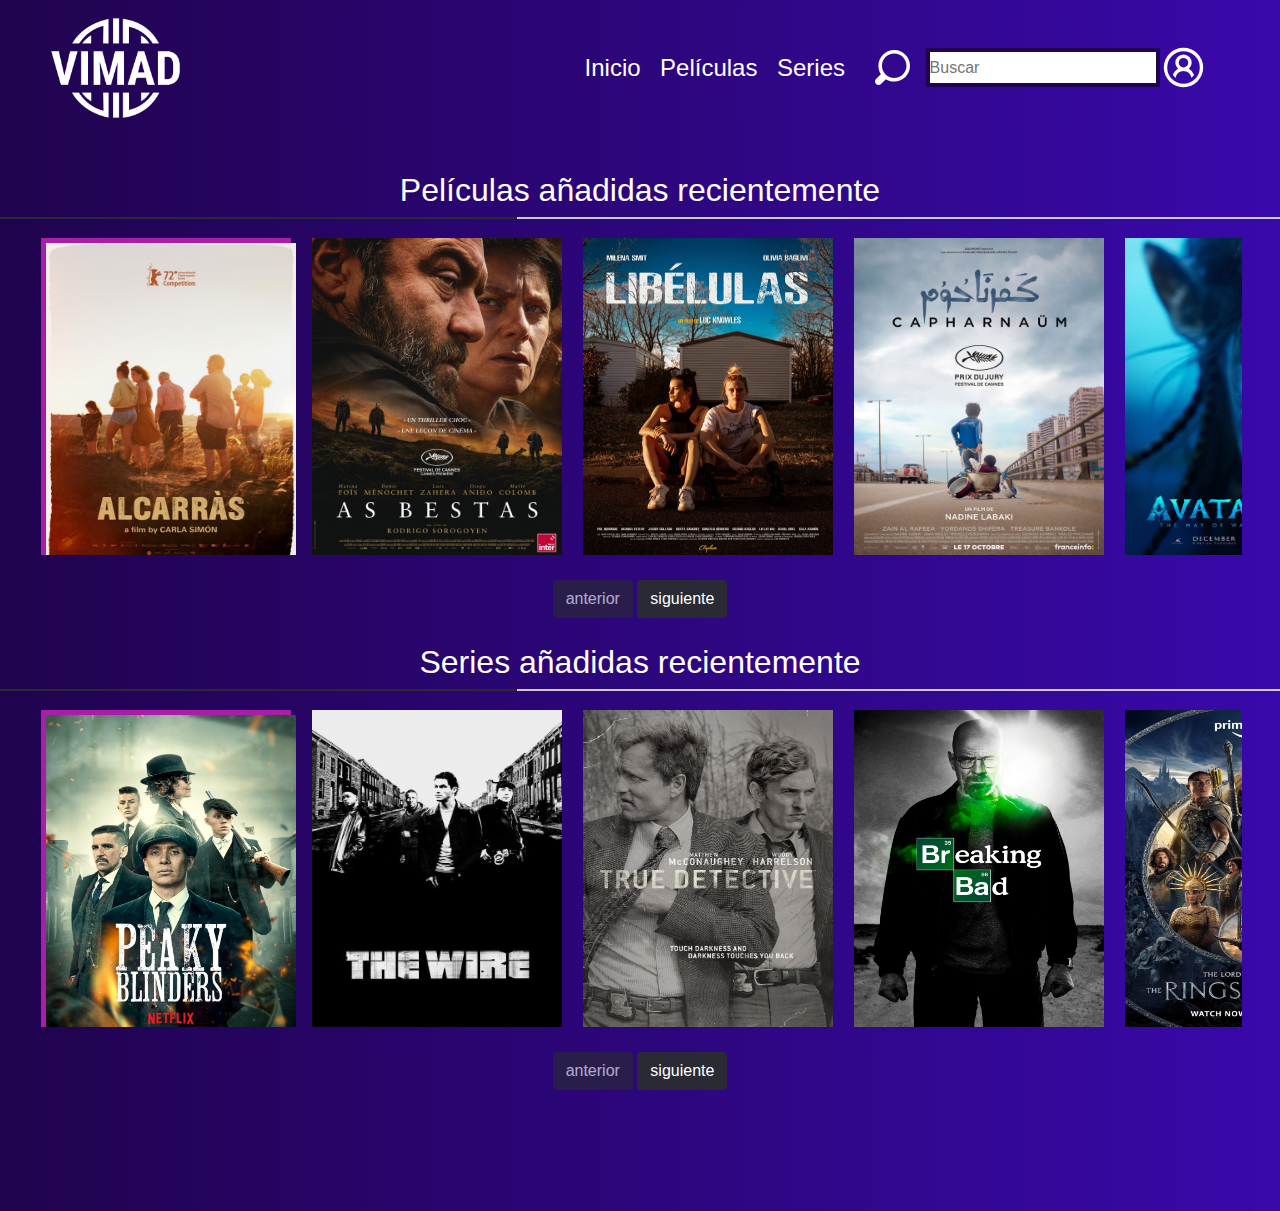
==== commit d4becdf7: "acabado" ====
--- a/index.html
+++ b/index.html
@@ -8,7 +8,7 @@
     <link rel="stylesheet" href="css/proyecto.css" />
     <link rel="stylesheet" href="css/slyder.css">
 
-    <title>Document</title>
+    <title>Pag principal</title>
   </head>
 
   <body>
@@ -21,8 +21,8 @@
 
         <div class="col" id="listas">
           <a href="index.html" class="nav1">Inicio</a>
-          <a href="" class="nav1">Películas</a>
-          <a href="" class="nav1">Series</a>
+          <a href="peliculas.html" class="nav1">Películas</a>
+          <a href="series.html" class="nav1">Series</a>
         </div>
 
         <div class="col" id="buscador">
@@ -80,87 +80,6 @@
       </div>
     </div>
     <br /><br />
-
-
-<!--
-
-
-  
-    <div class="seccion">
-      <h2 class="titulos">Películas añadidas recientemente</h2>
-      <div class="flex">
-        <a href="ficha1.html">
-          <img src="img/cafarnaum.jpg" alt="" class="seleccion"
-        /></a>
-        <img src="img/alcarras.jpg" alt="" class="seleccion" />
-        <img src="img/libelulas.jpg" alt="" class="seleccion" />
-        <img src="img/bestas.jpg" alt="" class="seleccion" />
-        <img src="img/ramona.jpg" alt="" class="seleccion" />
-        <img src="img/avatar.jpg" alt="" class="seleccion" />
-      </div>
-      <div></div>
-      <div></div>
-      <br />
-    </div>
-    <div class="seccion">
-      <h2 class="titulos">Series añadidas recientemente</h2>
-      <div>
-        <img src="img/last.jpg" alt="" class="seleccion" />
-        <img src="img/dragon.jpg" alt="" class="seleccion" />
-        <img src="img/blinders.jpg" alt="" class="seleccion" />
-        <img src="img/breaking.jpg" alt="" class="seleccion" />
-        <img src="img/wire.jpg" alt="" class="seleccion" />
-        <img src="img/detective.jpg" alt="" class="seleccion" />
-      </div>
-      <div></div>
-      <div></div>
-    </div>
-    <br /><br />
-
-
-
-
-    <div class="seccion">
-       
-      <h2 class="titulos">Tendencias en España</h2>
-      <div>
-       
-
-        <div class="marco">
-          <img src="img/last.jpg" alt="" class="seleccion" />
-          <p class="top">#1</p>
-        </div>
-
-        <div class="marco">
-          <img src="img/anillo.jpg" alt="" class="seleccion" />
-          <p class="top">#2</p>
-        </div>
-
-        <div class="marco">
-          <img src="img/modelo.jpg" alt="" class="seleccion" />
-          <p class="top">#3</p>
-        </div>
-
-        <div class="marco">
-          <img src="img/drive.jpg" alt="" class="seleccion" />
-          <p class="top">#4</p>
-        </div>
-
-        <div class="marco">
-          <img src="img/alcarras.jpg" alt="" class="seleccion" />
-          <p class="top">#5</p>
-        </div>
-        <div class="marco">
-          <img src="img/avatar.jpg" alt="" class="seleccion" />
-          <p class="top">#6</p>
-        </div>
-      </div>
-      <div></div>
-      <div></div>
-    </div>
-    <br /><br />
-
-  -->
 
 
 
@@ -237,7 +156,7 @@
 
   
 
-<div class="container-fluid"></div>
+<br><br><br><br>
 
 
 
